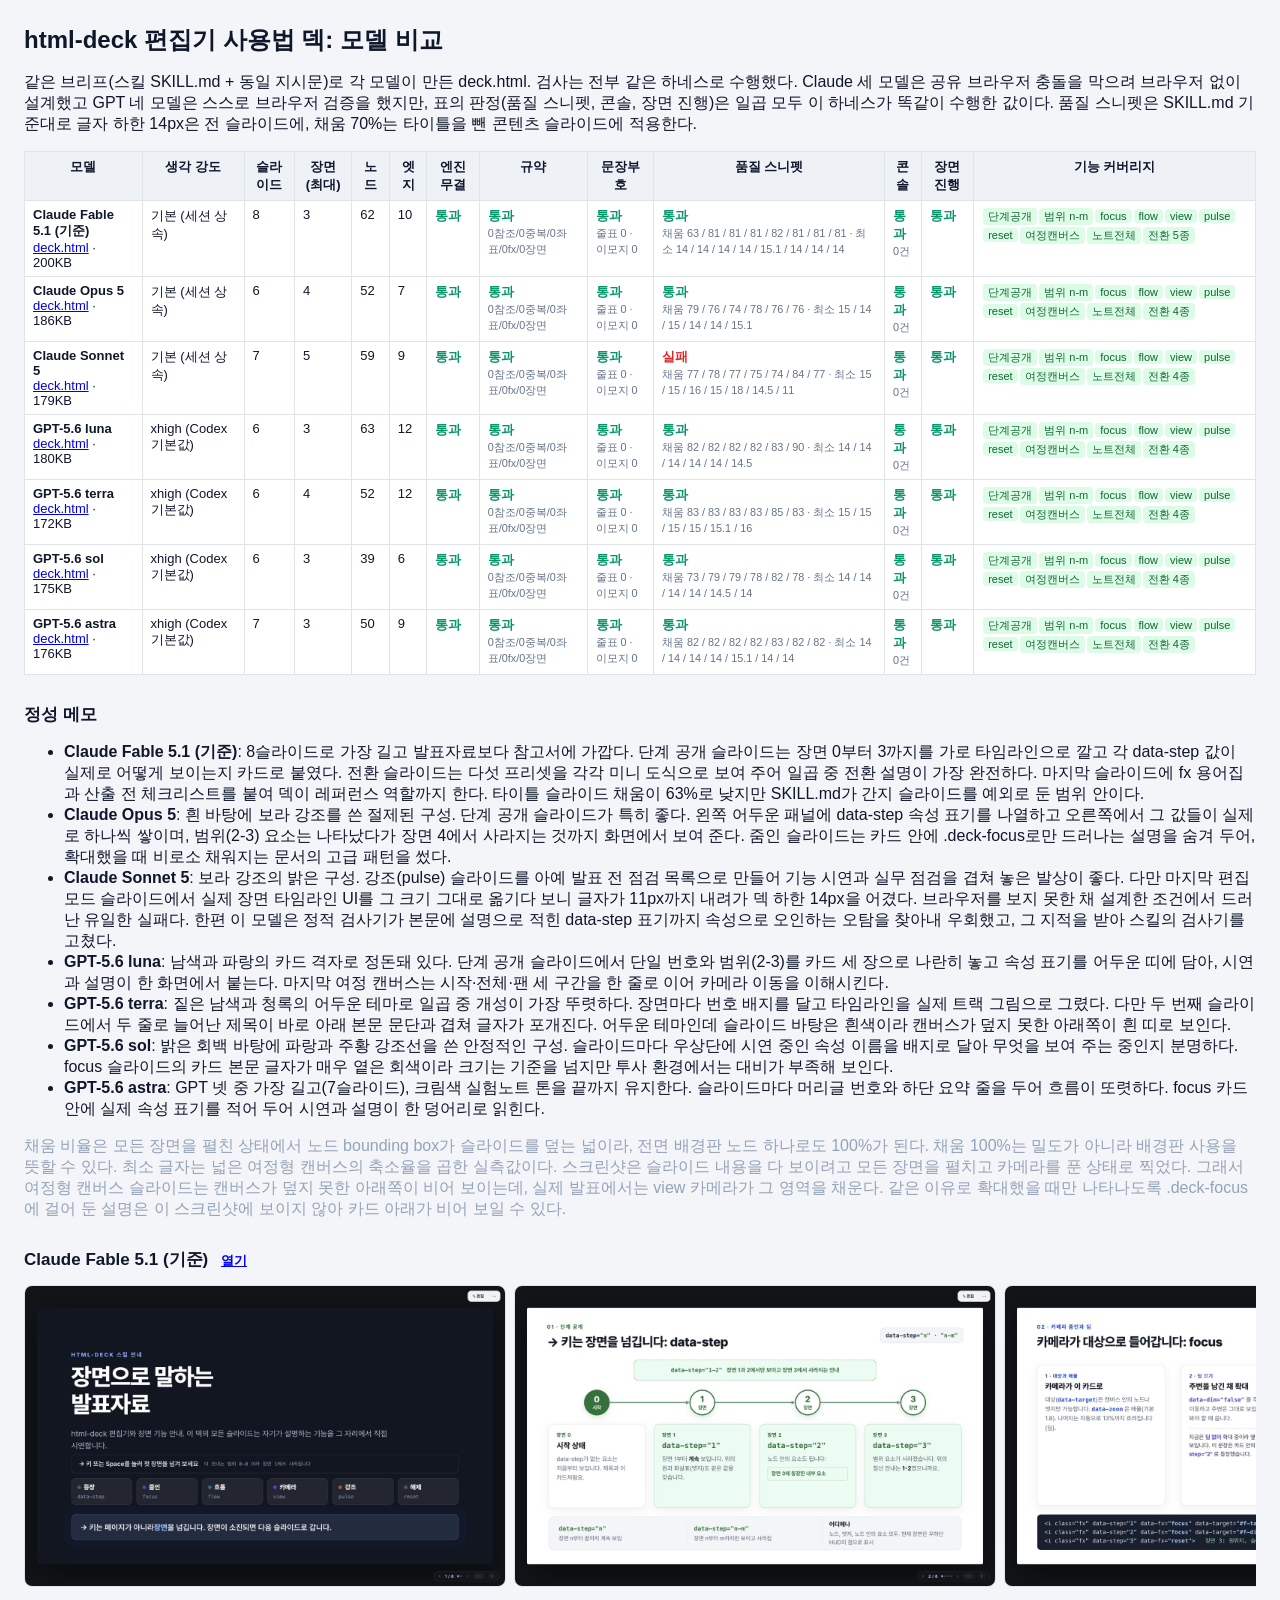
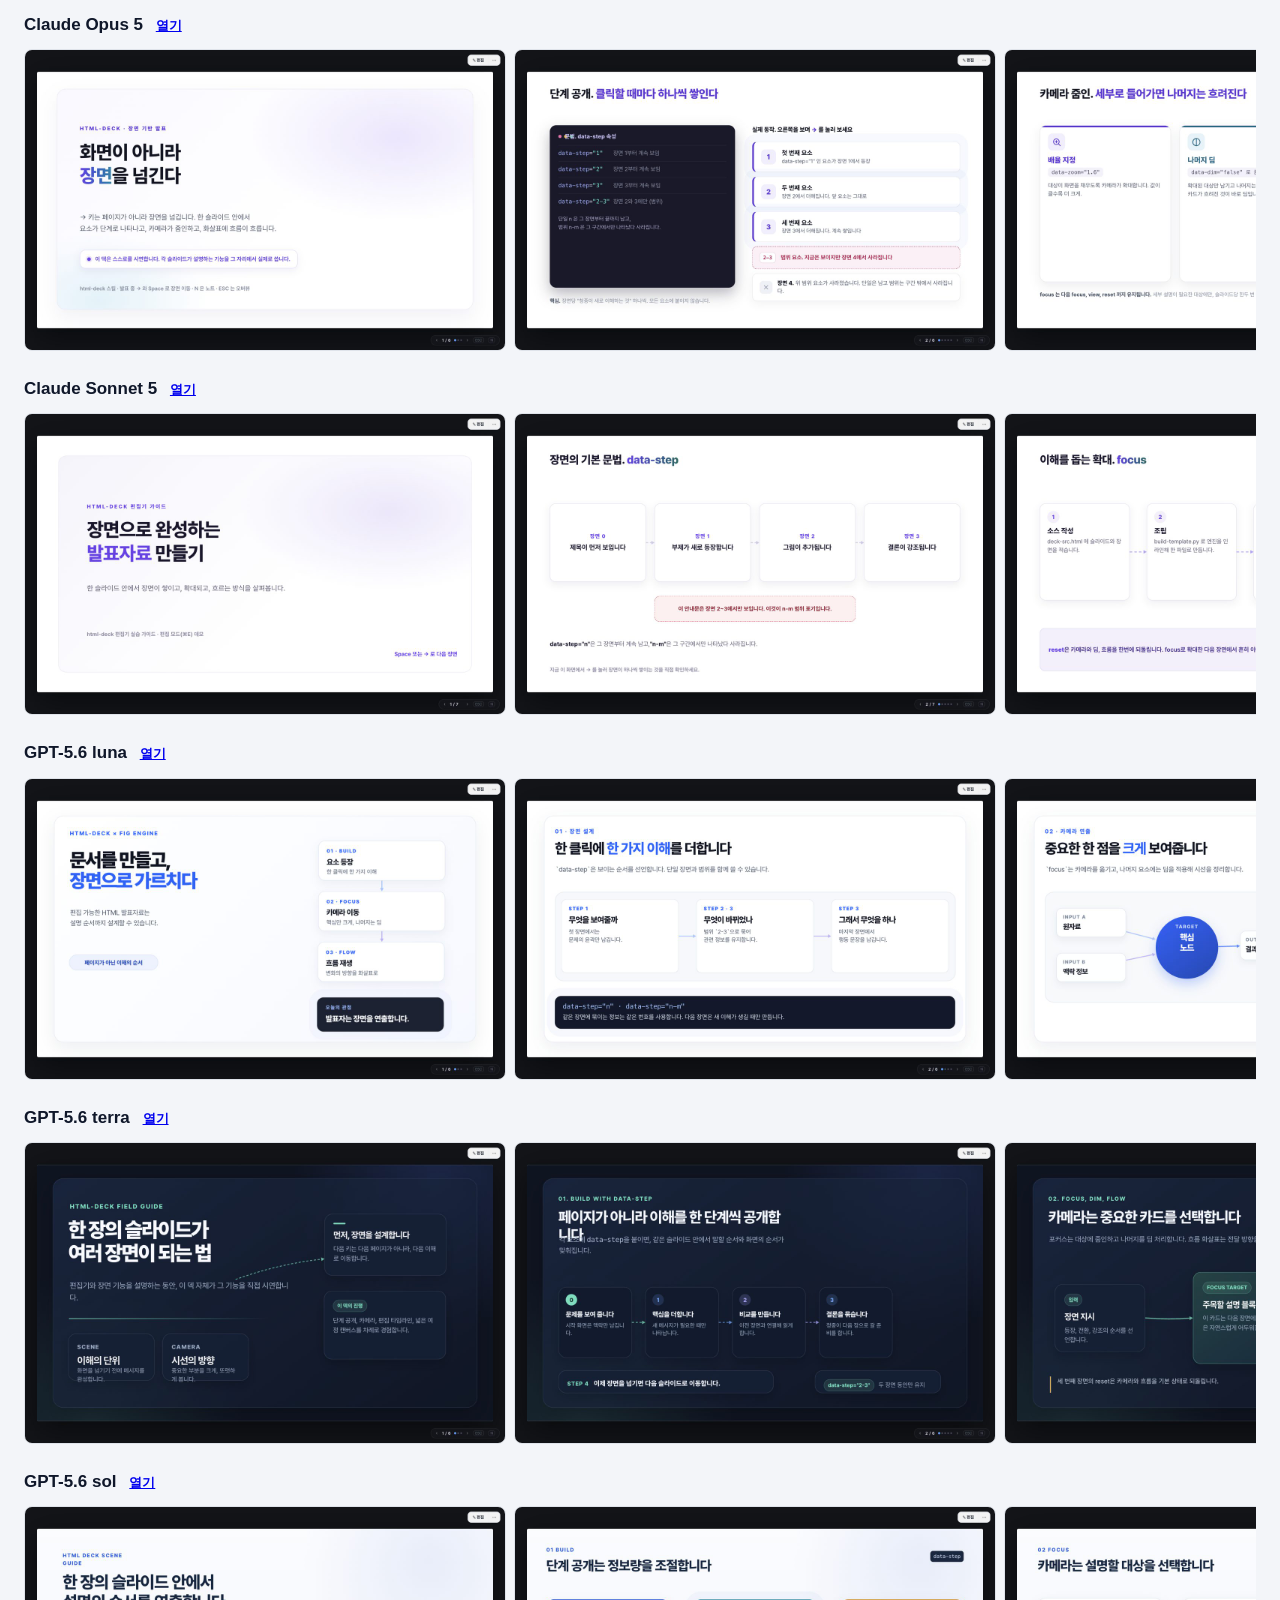
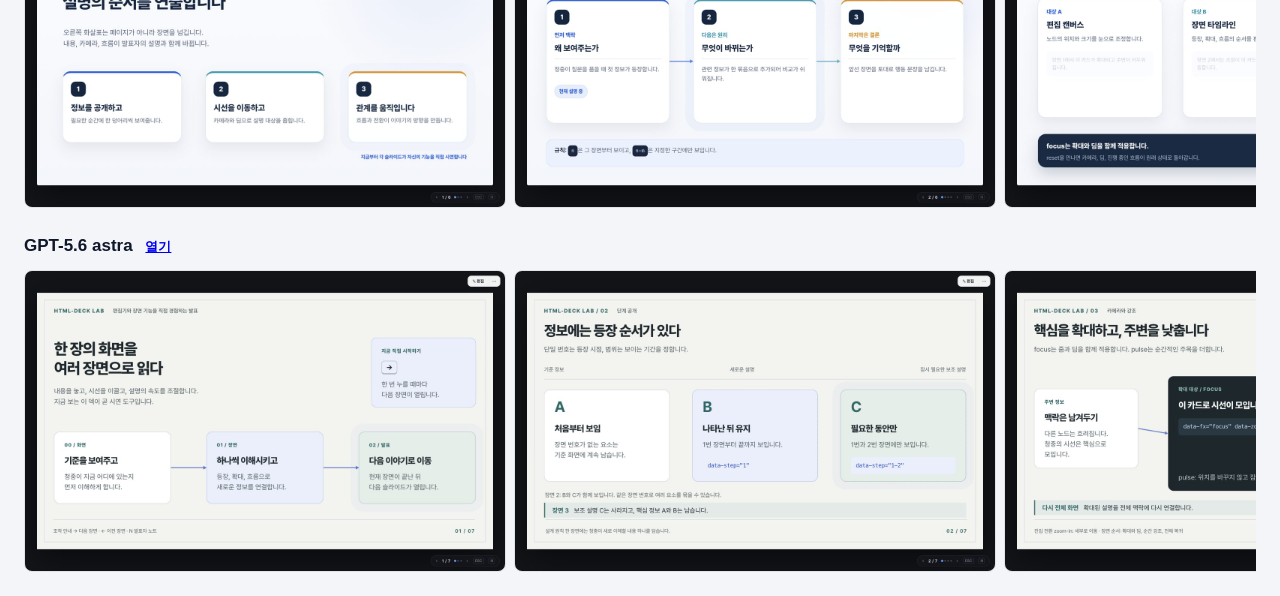
==== compare/index.html @ 0a99bb1c "html-deck 스킬: 장면 기반 HTML 발표자료 엔진, 템플릿, 예시, 회귀 테스트, 모델 비교 → 키가 페이지가 아니라 장면을 넘기는 HTML 발표자료 스킬이다. 한 슬라이" ====
<!DOCTYPE html><html lang="ko"><head><meta charset="UTF-8"><title>html-deck 모델 비교</title>
<style>body{font-family:Pretendard,'Apple SD Gothic Neo',sans-serif;margin:24px;color:#0f172a;background:#f3f5f9}
h1{font-size:24px} table{border-collapse:collapse;background:#fff;font-size:13px} th,td{border:1px solid #dfe3ea;padding:6px 8px;vertical-align:top} th{background:#eef2f7}
.ok{color:#059669;font-weight:700} .ng{color:#dc2626;font-weight:700} .mute{color:#94a3b8} small{color:#64748b}
.cov span{display:inline-block;font-size:11px;padding:1px 5px;border-radius:4px;margin:1px} .c1{background:#dcfce7;color:#166534} .c0{background:#fee2e2;color:#991b1b;text-decoration:line-through}
section{margin-top:28px} h2{font-size:17px} h2 a{font-size:13px;margin-left:8px} .strip{display:flex;gap:8px;overflow-x:auto} .strip img{height:300px;border:1px solid #dfe3ea;border-radius:8px;background:#fff}
</style></head><body><h1>html-deck 편집기 사용법 덱: 모델 비교</h1>
<p>같은 브리프(스킬 SKILL.md + 동일 지시문)로 각 모델이 만든 deck.html. 검사는 전부 같은 하네스로 수행했다. Claude 세 모델은 공유 브라우저 충돌을 막으려 브라우저 없이 설계했고 GPT 네 모델은 스스로 브라우저 검증을 했지만, 표의 판정(품질 스니펫, 콘솔, 장면 진행)은 일곱 모두 이 하네스가 똑같이 수행한 값이다. 품질 스니펫은 SKILL.md 기준대로 글자 하한 14px은 전 슬라이드에, 채움 70%는 타이틀을 뺀 콘텐츠 슬라이드에 적용한다.</p>
<table><tr><th>모델</th><th>생각 강도</th><th>슬라이드</th><th>장면(최대)</th><th>노드</th><th>엣지</th><th>엔진 무결</th><th>규약</th><th>문장부호</th><th>품질 스니펫</th><th>콘솔</th><th>장면 진행</th><th>기능 커버리지</th></tr><tr><td><b>Claude Fable 5.1 (기준)</b><br><a href="fable51/deck.html">deck.html</a> · 200KB</td>
<td>기본 (세션 상속)</td><td>8</td><td>3</td><td>62</td><td>10</td>
<td><span class="ok">통과</span></td>
<td><span class="ok">통과</span><br><small>0참조/0중복/0좌표/0fx/0장면</small></td>
<td><span class="ok">통과</span><br><small>줄표 0 · 이모지 0</small></td>
<td><span class="ok">통과</span><br><small>채움 63 / 81 / 81 / 81 / 82 / 81 / 81 / 81 · 최소 14 / 14 / 14 / 14 / 15.1 / 14 / 14 / 14</small></td>
<td><span class="ok">통과</span><br><small>0건</small></td>
<td><span class="ok">통과</span></td>
<td class="cov"><span class="c1">단계공개</span><span class="c1">범위 n-m</span><span class="c1">focus</span><span class="c1">flow</span><span class="c1">view</span><span class="c1">pulse</span><span class="c1">reset</span><span class="c1">여정캔버스</span><span class="c1">노트전체</span><span class="c1">전환 5종</span></td></tr><tr><td><b>Claude Opus 5</b><br><a href="opus5/deck.html">deck.html</a> · 186KB</td>
<td>기본 (세션 상속)</td><td>6</td><td>4</td><td>52</td><td>7</td>
<td><span class="ok">통과</span></td>
<td><span class="ok">통과</span><br><small>0참조/0중복/0좌표/0fx/0장면</small></td>
<td><span class="ok">통과</span><br><small>줄표 0 · 이모지 0</small></td>
<td><span class="ok">통과</span><br><small>채움 79 / 76 / 74 / 78 / 76 / 76 · 최소 15 / 14 / 15 / 14 / 14 / 15.1</small></td>
<td><span class="ok">통과</span><br><small>0건</small></td>
<td><span class="ok">통과</span></td>
<td class="cov"><span class="c1">단계공개</span><span class="c1">범위 n-m</span><span class="c1">focus</span><span class="c1">flow</span><span class="c1">view</span><span class="c1">pulse</span><span class="c1">reset</span><span class="c1">여정캔버스</span><span class="c1">노트전체</span><span class="c1">전환 4종</span></td></tr><tr><td><b>Claude Sonnet 5</b><br><a href="sonnet5/deck.html">deck.html</a> · 179KB</td>
<td>기본 (세션 상속)</td><td>7</td><td>5</td><td>59</td><td>9</td>
<td><span class="ok">통과</span></td>
<td><span class="ok">통과</span><br><small>0참조/0중복/0좌표/0fx/0장면</small></td>
<td><span class="ok">통과</span><br><small>줄표 0 · 이모지 0</small></td>
<td><span class="ng">실패</span><br><small>채움 77 / 78 / 77 / 75 / 74 / 84 / 77 · 최소 15 / 15 / 16 / 15 / 18 / 14.5 / 11</small></td>
<td><span class="ok">통과</span><br><small>0건</small></td>
<td><span class="ok">통과</span></td>
<td class="cov"><span class="c1">단계공개</span><span class="c1">범위 n-m</span><span class="c1">focus</span><span class="c1">flow</span><span class="c1">view</span><span class="c1">pulse</span><span class="c1">reset</span><span class="c1">여정캔버스</span><span class="c1">노트전체</span><span class="c1">전환 4종</span></td></tr><tr><td><b>GPT-5.6 luna</b><br><a href="gpt56-luna/deck.html">deck.html</a> · 180KB</td>
<td>xhigh (Codex 기본값)</td><td>6</td><td>3</td><td>63</td><td>12</td>
<td><span class="ok">통과</span></td>
<td><span class="ok">통과</span><br><small>0참조/0중복/0좌표/0fx/0장면</small></td>
<td><span class="ok">통과</span><br><small>줄표 0 · 이모지 0</small></td>
<td><span class="ok">통과</span><br><small>채움 82 / 82 / 82 / 82 / 83 / 90 · 최소 14 / 14 / 14 / 14 / 14 / 14.5</small></td>
<td><span class="ok">통과</span><br><small>0건</small></td>
<td><span class="ok">통과</span></td>
<td class="cov"><span class="c1">단계공개</span><span class="c1">범위 n-m</span><span class="c1">focus</span><span class="c1">flow</span><span class="c1">view</span><span class="c1">pulse</span><span class="c1">reset</span><span class="c1">여정캔버스</span><span class="c1">노트전체</span><span class="c1">전환 4종</span></td></tr><tr><td><b>GPT-5.6 terra</b><br><a href="gpt56-terra/deck.html">deck.html</a> · 172KB</td>
<td>xhigh (Codex 기본값)</td><td>6</td><td>4</td><td>52</td><td>12</td>
<td><span class="ok">통과</span></td>
<td><span class="ok">통과</span><br><small>0참조/0중복/0좌표/0fx/0장면</small></td>
<td><span class="ok">통과</span><br><small>줄표 0 · 이모지 0</small></td>
<td><span class="ok">통과</span><br><small>채움 83 / 83 / 83 / 83 / 85 / 83 · 최소 15 / 15 / 15 / 15 / 15.1 / 16</small></td>
<td><span class="ok">통과</span><br><small>0건</small></td>
<td><span class="ok">통과</span></td>
<td class="cov"><span class="c1">단계공개</span><span class="c1">범위 n-m</span><span class="c1">focus</span><span class="c1">flow</span><span class="c1">view</span><span class="c1">pulse</span><span class="c1">reset</span><span class="c1">여정캔버스</span><span class="c1">노트전체</span><span class="c1">전환 4종</span></td></tr><tr><td><b>GPT-5.6 sol</b><br><a href="gpt56-sol/deck.html">deck.html</a> · 175KB</td>
<td>xhigh (Codex 기본값)</td><td>6</td><td>3</td><td>39</td><td>6</td>
<td><span class="ok">통과</span></td>
<td><span class="ok">통과</span><br><small>0참조/0중복/0좌표/0fx/0장면</small></td>
<td><span class="ok">통과</span><br><small>줄표 0 · 이모지 0</small></td>
<td><span class="ok">통과</span><br><small>채움 73 / 79 / 79 / 78 / 82 / 78 · 최소 14 / 14 / 14 / 14 / 14.5 / 14</small></td>
<td><span class="ok">통과</span><br><small>0건</small></td>
<td><span class="ok">통과</span></td>
<td class="cov"><span class="c1">단계공개</span><span class="c1">범위 n-m</span><span class="c1">focus</span><span class="c1">flow</span><span class="c1">view</span><span class="c1">pulse</span><span class="c1">reset</span><span class="c1">여정캔버스</span><span class="c1">노트전체</span><span class="c1">전환 4종</span></td></tr><tr><td><b>GPT-5.6 astra</b><br><a href="gpt56-astra/deck.html">deck.html</a> · 176KB</td>
<td>xhigh (Codex 기본값)</td><td>7</td><td>3</td><td>50</td><td>9</td>
<td><span class="ok">통과</span></td>
<td><span class="ok">통과</span><br><small>0참조/0중복/0좌표/0fx/0장면</small></td>
<td><span class="ok">통과</span><br><small>줄표 0 · 이모지 0</small></td>
<td><span class="ok">통과</span><br><small>채움 82 / 82 / 82 / 82 / 83 / 82 / 82 · 최소 14 / 14 / 14 / 14 / 15.1 / 14 / 14</small></td>
<td><span class="ok">통과</span><br><small>0건</small></td>
<td><span class="ok">통과</span></td>
<td class="cov"><span class="c1">단계공개</span><span class="c1">범위 n-m</span><span class="c1">focus</span><span class="c1">flow</span><span class="c1">view</span><span class="c1">pulse</span><span class="c1">reset</span><span class="c1">여정캔버스</span><span class="c1">노트전체</span><span class="c1">전환 4종</span></td></tr></table>
<section><h2>정성 메모</h2><ul><li><b>Claude Fable 5.1 (기준)</b>: 8슬라이드로 가장 길고 발표자료보다 참고서에 가깝다. 단계 공개 슬라이드는 장면 0부터 3까지를 가로 타임라인으로 깔고 각 data-step 값이 실제로 어떻게 보이는지 카드로 붙였다. 전환 슬라이드는 다섯 프리셋을 각각 미니 도식으로 보여 주어 일곱 중 전환 설명이 가장 완전하다. 마지막 슬라이드에 fx 용어집과 산출 전 체크리스트를 붙여 덱이 레퍼런스 역할까지 한다. 타이틀 슬라이드 채움이 63%로 낮지만 SKILL.md가 간지 슬라이드를 예외로 둔 범위 안이다.</li><li><b>Claude Opus 5</b>: 흰 바탕에 보라 강조를 쓴 절제된 구성. 단계 공개 슬라이드가 특히 좋다. 왼쪽 어두운 패널에 data-step 속성 표기를 나열하고 오른쪽에서 그 값들이 실제로 하나씩 쌓이며, 범위(2-3) 요소는 나타났다가 장면 4에서 사라지는 것까지 화면에서 보여 준다. 줌인 슬라이드는 카드 안에 .deck-focus로만 드러나는 설명을 숨겨 두어, 확대했을 때 비로소 채워지는 문서의 고급 패턴을 썼다.</li><li><b>Claude Sonnet 5</b>: 보라 강조의 밝은 구성. 강조(pulse) 슬라이드를 아예 발표 전 점검 목록으로 만들어 기능 시연과 실무 점검을 겹쳐 놓은 발상이 좋다. 다만 마지막 편집 모드 슬라이드에서 실제 장면 타임라인 UI를 그 크기 그대로 옮기다 보니 글자가 11px까지 내려가 덱 하한 14px을 어겼다. 브라우저를 보지 못한 채 설계한 조건에서 드러난 유일한 실패다. 한편 이 모델은 정적 검사기가 본문에 설명으로 적힌 data-step 표기까지 속성으로 오인하는 오탐을 찾아내 우회했고, 그 지적을 받아 스킬의 검사기를 고쳤다.</li><li><b>GPT-5.6 luna</b>: 남색과 파랑의 카드 격자로 정돈돼 있다. 단계 공개 슬라이드에서 단일 번호와 범위(2-3)를 카드 세 장으로 나란히 놓고 속성 표기를 어두운 띠에 담아, 시연과 설명이 한 화면에서 붙는다. 마지막 여정 캔버스는 시작·전체·팬 세 구간을 한 줄로 이어 카메라 이동을 이해시킨다.</li><li><b>GPT-5.6 terra</b>: 짙은 남색과 청록의 어두운 테마로 일곱 중 개성이 가장 뚜렷하다. 장면마다 번호 배지를 달고 타임라인을 실제 트랙 그림으로 그렸다. 다만 두 번째 슬라이드에서 두 줄로 늘어난 제목이 바로 아래 본문 문단과 겹쳐 글자가 포개진다. 어두운 테마인데 슬라이드 바탕은 흰색이라 캔버스가 덮지 못한 아래쪽이 흰 띠로 보인다.</li><li><b>GPT-5.6 sol</b>: 밝은 회백 바탕에 파랑과 주황 강조선을 쓴 안정적인 구성. 슬라이드마다 우상단에 시연 중인 속성 이름을 배지로 달아 무엇을 보여 주는 중인지 분명하다. focus 슬라이드의 카드 본문 글자가 매우 옅은 회색이라 크기는 기준을 넘지만 투사 환경에서는 대비가 부족해 보인다.</li><li><b>GPT-5.6 astra</b>: GPT 넷 중 가장 길고(7슬라이드), 크림색 실험노트 톤을 끝까지 유지한다. 슬라이드마다 머리글 번호와 하단 요약 줄을 두어 흐름이 또렷하다. focus 카드 안에 실제 속성 표기를 적어 두어 시연과 설명이 한 덩어리로 읽힌다.</li></ul><p class="mute">채움 비율은 모든 장면을 펼친 상태에서 노드 bounding box가 슬라이드를 덮는 넓이라, 전면 배경판 노드 하나로도 100%가 된다. 채움 100%는 밀도가 아니라 배경판 사용을 뜻할 수 있다. 최소 글자는 넓은 여정형 캔버스의 축소율을 곱한 실측값이다. 스크린샷은 슬라이드 내용을 다 보이려고 모든 장면을 펼치고 카메라를 푼 상태로 찍었다. 그래서 여정형 캔버스 슬라이드는 캔버스가 덮지 못한 아래쪽이 비어 보이는데, 실제 발표에서는 view 카메라가 그 영역을 채운다. 같은 이유로 확대했을 때만 나타나도록 .deck-focus에 걸어 둔 설명은 이 스크린샷에 보이지 않아 카드 아래가 비어 보일 수 있다.</p></section><section><h2>Claude Fable 5.1 (기준) <a href="fable51/deck.html">열기</a></h2><div class="strip"><img src="[data-uri]" loading="lazy"><img src="[data-uri]" loading="lazy"><img src="[data-uri]" loading="lazy"><img src="[data-uri]" loading="lazy"><img src="[data-uri]" loading="lazy"><img src="[data-uri]" loading="lazy"><img src="[data-uri]" loading="lazy"><img src="[data-uri]" loading="lazy"></div></section><section><h2>Claude Opus 5 <a href="opus5/deck.html">열기</a></h2><div class="strip"><img src="[data-uri]" loading="lazy"><img src="[data-uri]" loading="lazy"><img src="[data-uri]" loading="lazy"><img src="[data-uri]" loading="lazy"><img src="[data-uri]" loading="lazy"><img src="[data-uri]" loading="lazy"></div></section><section><h2>Claude Sonnet 5 <a href="sonnet5/deck.html">열기</a></h2><div class="strip"><img src="[data-uri]" loading="lazy"><img src="[data-uri]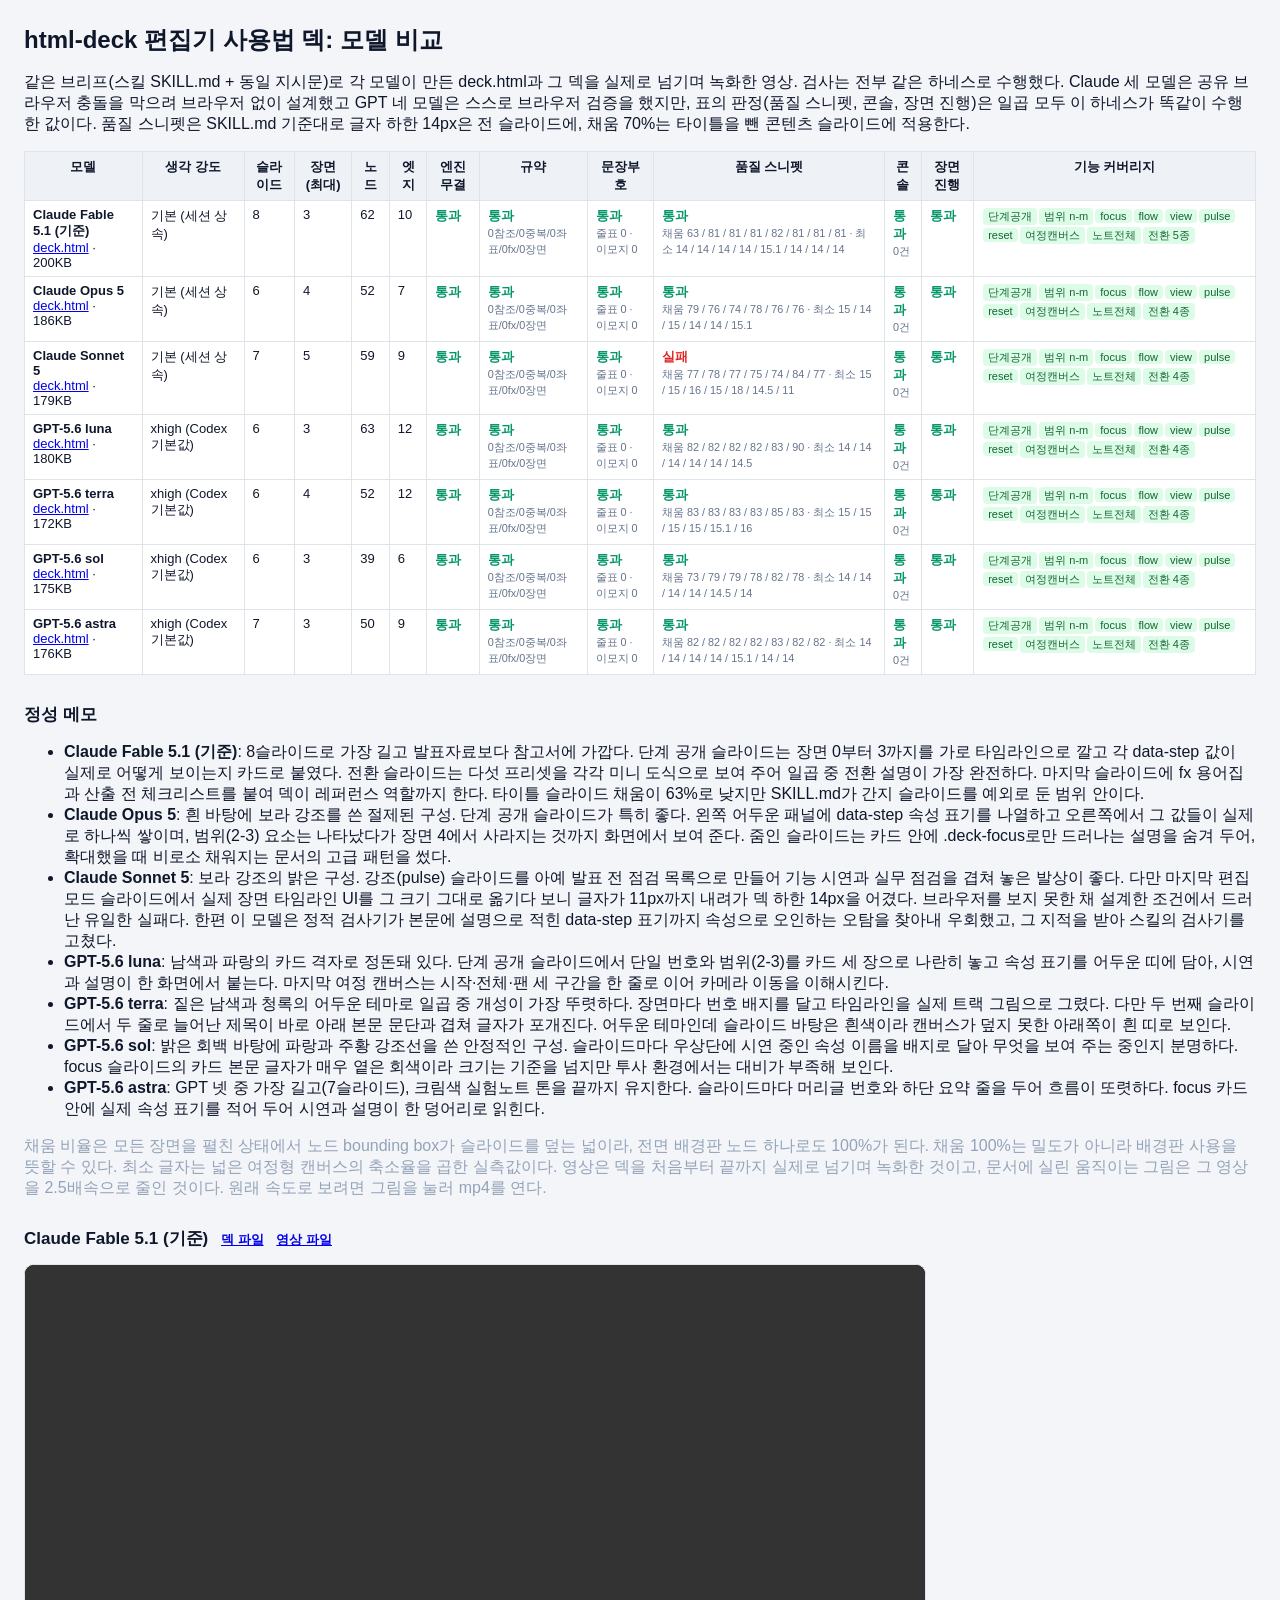
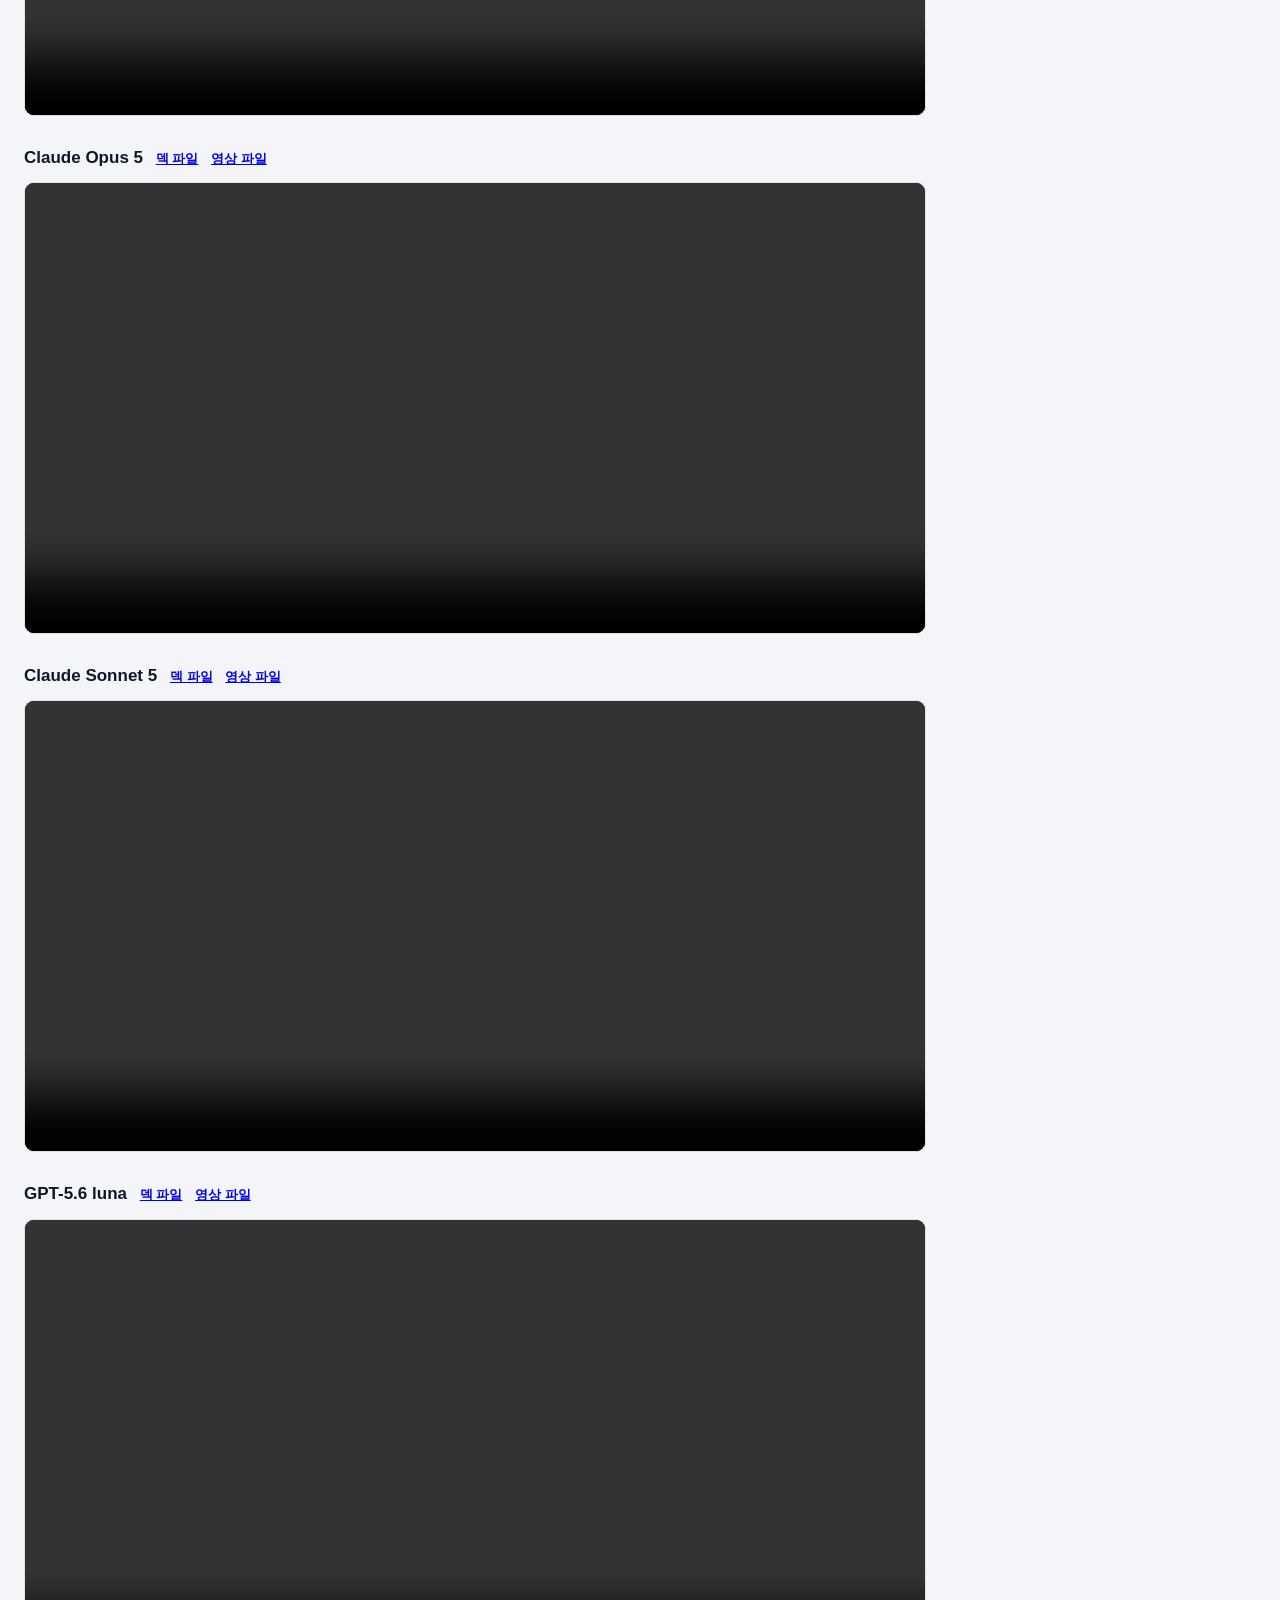
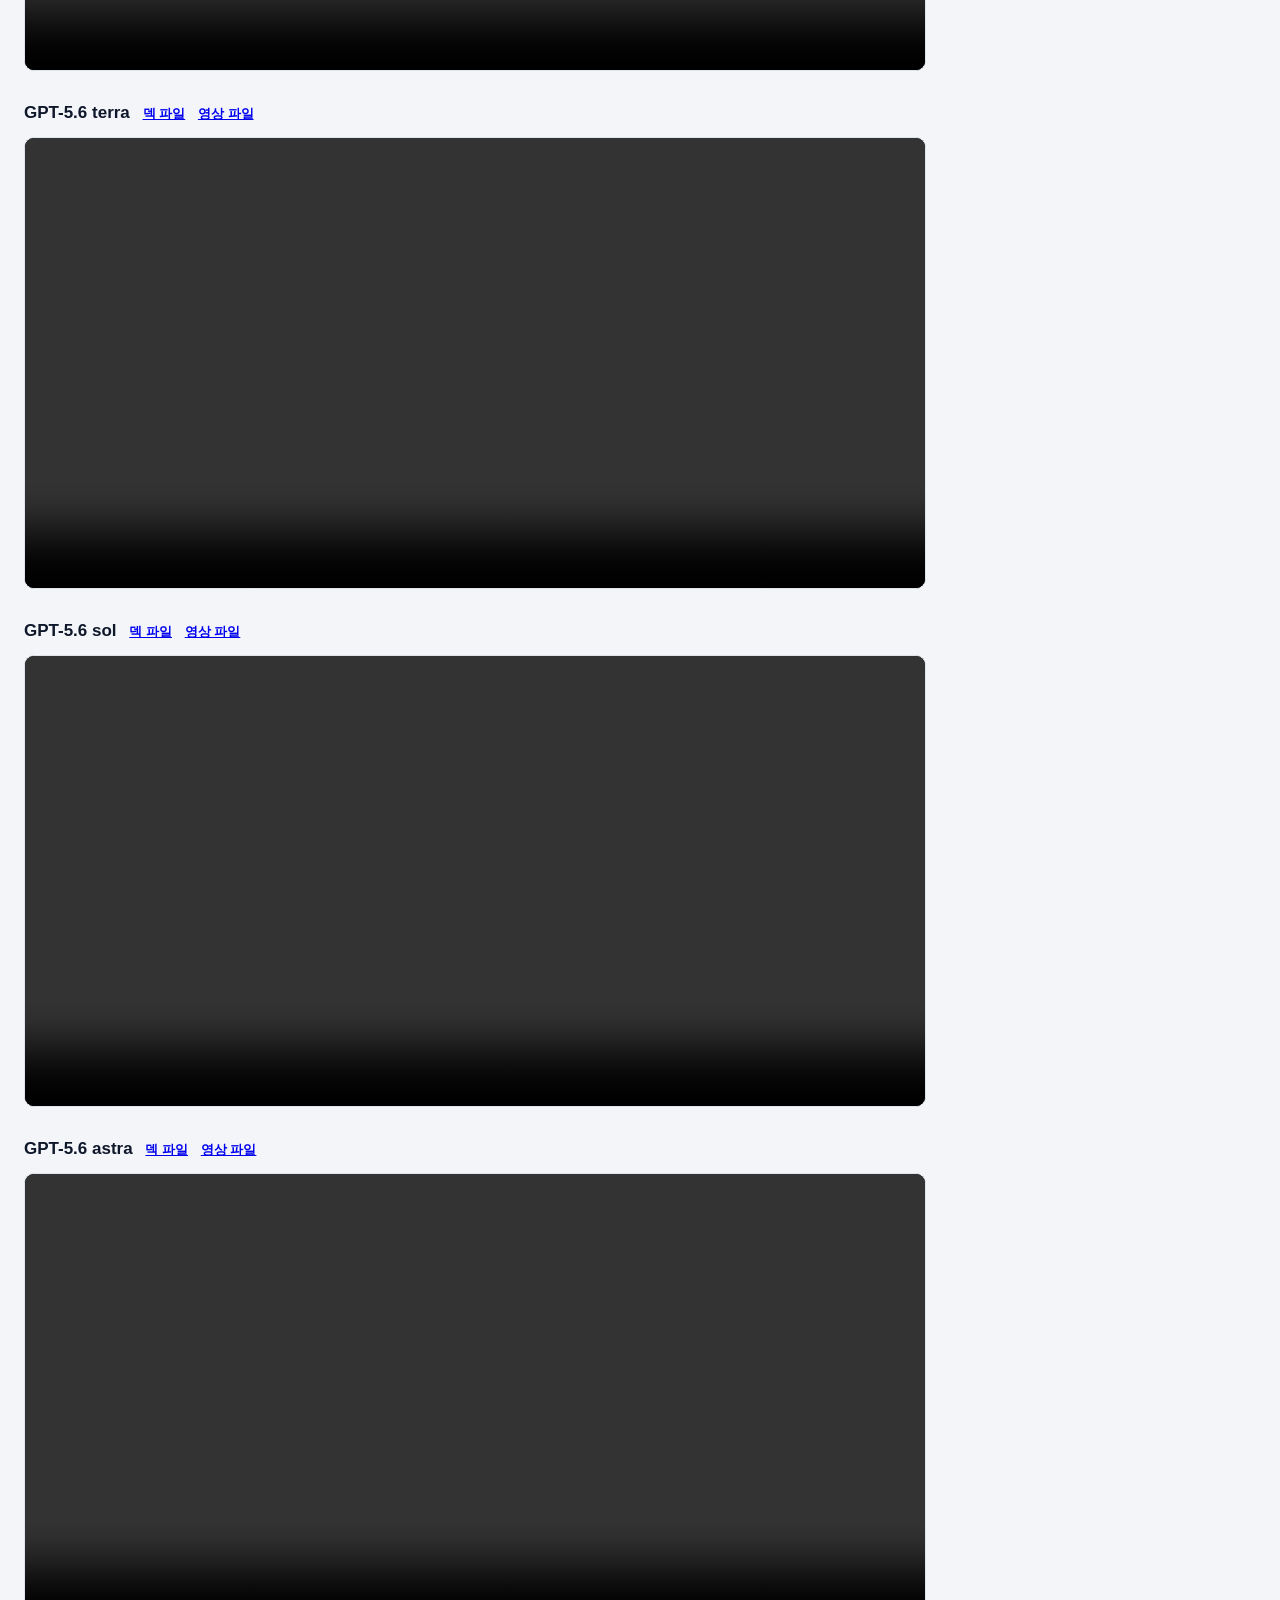
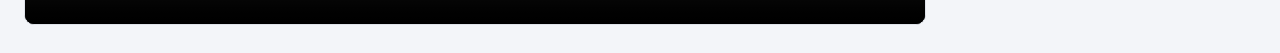
